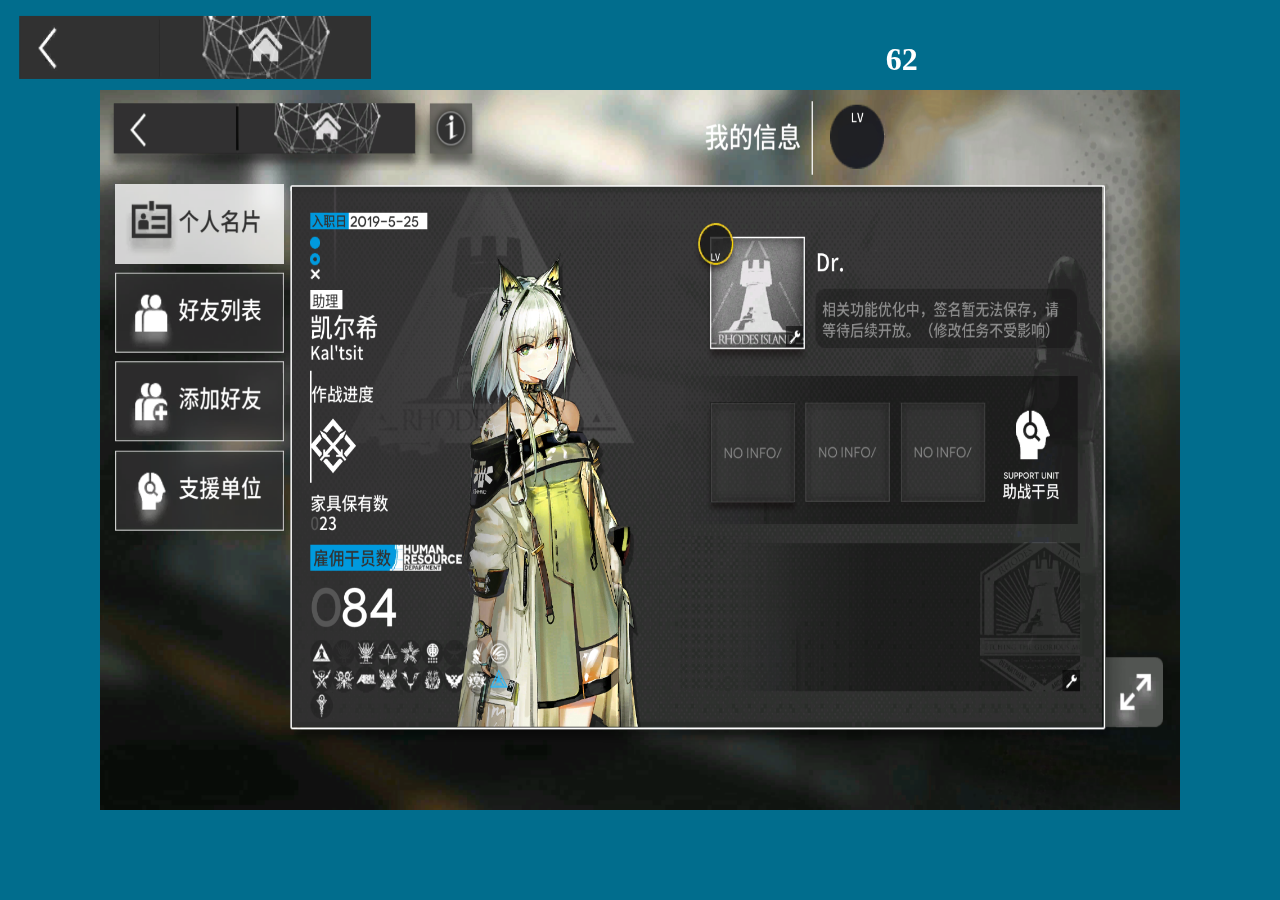
==== friend.html @ d55db19a "新增个人资料(未做完)" ====
<body>



<style>
    .personal {
        background: #016d8d url(./Screenshot_20210512-151252.png) no-repeat center center fixed;
			background-size: 1080px 720px ;
			position: fixed;
			top: 0;
			left: 0;
			width: 100%;
			height: 100%;
    }
    .level-top {
        transform: translateX(69.2%) translateY(25%);
    }
    .back {
        transform: translateX(1.5%) translateY(-135%);
    }
    .home {
        transform: translateX(12.5%) translateY(-235%);
    }
</style>
<div class="personal">
    
    <div class="level-top">
        <p style="font-size: 200%; color: white; font-weight: bold;">62</p>
    </div>
    <div class="back">
        <img width="11%" height="7%" src="./img/btn_back.png">
    </div>
    <div class="home">
        <img width="16.5%" height="7%" src="./img/btn_topmenu_home.png">
    </div>
</div


></body>
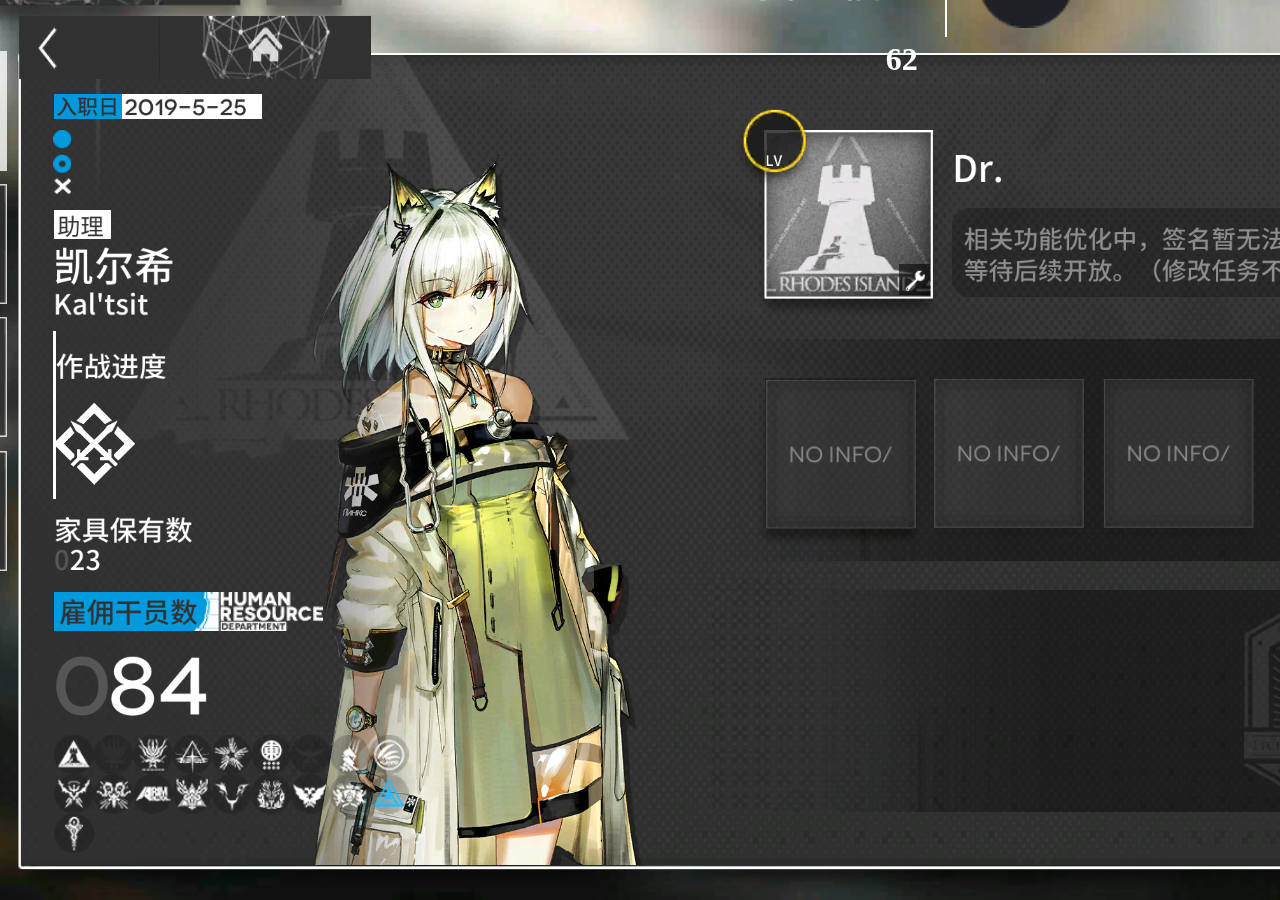
==== commit d3b9ea58: "新增语音轮播(需要点击右侧区域)" ====
--- a/friend.html
+++ b/friend.html
@@ -5,7 +5,7 @@
 <style>
     .personal {
         background: #016d8d url(./Screenshot_20210512-151252.png) no-repeat center center fixed;
-			background-size: 1080px 720px ;
+			background-size: 1920px 1080px ;
 			position: fixed;
 			top: 0;
 			left: 0;
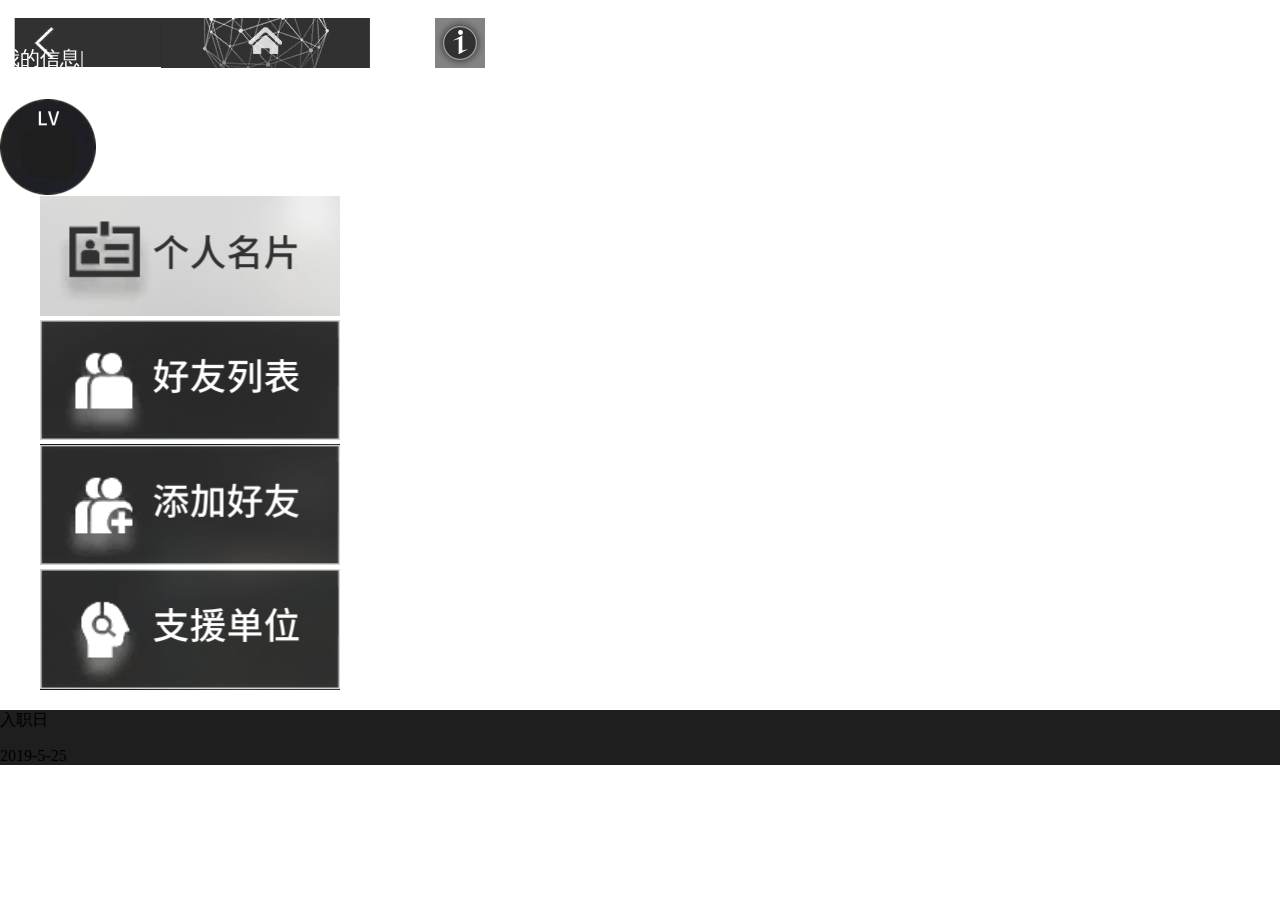
==== commit 38ff615a: "更新个人资料(未完成)" ====
--- a/friend.html
+++ b/friend.html
@@ -1,39 +1,127 @@
-<body>
+<style>
+	body{
+		color: white;
+	}
 
-
-
-<style>
-    .personal {
-        background: #016d8d url(./Screenshot_20210512-151252.png) no-repeat center center fixed;
-			background-size: 1920px 1080px ;
+    .friend {
+			background: url(.1/Screenshot_20210512-151252.png) no-repeat center center fixed;
+			background-size: 100% 100% ;
 			position: fixed;
 			top: 0;
 			left: 0;
 			width: 100%;
 			height: 100%;
-    }
-    .level-top {
-        transform: translateX(69.2%) translateY(25%);
-    }
-    .back {
-        transform: translateX(1.5%) translateY(-135%);
-    }
-    .home {
-        transform: translateX(12.5%) translateY(-235%);
-    }
+		}
+
+	.topui-left{
+		transform: translateY(20%);
+		width: 50%;
+		height: 10%;
+	}
+
+	.topui-left .button{
+		transform: translateY(10%);
+	}
+
+	.topui-left .button .black{
+		position: absolute;
+		transform: translateX(10%);
+	}
+
+	.topui-left .button .home{
+		position: absolute;
+
+		transform: translateX(77%);
+
+	}
+
+	.topui-left .button .tips{
+		position: absolute;
+
+	transform: translateX(870%);
+	}
+
+	.topui-right{
+		width: 50%;
+		height: 10%;
+		transform: translateY(-50%);
+		font-size: 20px;
+	}
+
+	.topui-right .aboutme{
+
+	}
+
+	.topui-right .aboutme{
+
+	}
+
+	.topui-right .aboutme .text{
+
+	}
+
+	.topui-right .aboutme .name{
+
+	}
+
+	.topui-right .aboutme .level{
+		
+	}
+
+	.topui-right .aboutme .level .img{
+
+	}
+
+	.topui-right .aboutme .level .text{
+
+	}
+
+	.maincard{
+		background: #016d8d url(./img/personal-data/ui.png) no-repeat center center fixed;
+	}
 </style>
-<div class="personal">
-    
-    <div class="level-top">
-        <p style="font-size: 200%; color: white; font-weight: bold;">62</p>
+<body>
+    <div class="friend">
+		<div class="topui-left">
+			<div class="button">
+				<div class="black">
+					<img src="./img/btn_back.png">
+				</div>
+				<div class="home">
+					<img src="./img/btn_topmenu_home.png">
+				</div>
+				<div class="tips">
+					<img src="./img/sprite_guidebook_icon.png">
+				</div>
+			</div>
+		</div>
+		<div class="topui-right"
+			<div class="aboutme">
+				<div class="text">我的信息|</div>
+				<div class="name">御坂10843号</div>
+				<div class="level">
+					<img class="img" src="./img/personal-data/ui_level.png">
+					<p class="text">64</p>
+				</div>
+			</div>
+			<div class="list">
+				<ul>
+					<li><img src="./img/personal-data/ui_personaldata.png"></li>
+					<li><img src="./img/personal-data/ui_friendlist.png"></li>
+					<li><img src="./img/personal-data/ui_addfriend.png"></li>
+					<li><img src="./img/personal-data/ui_zhiyuan.png"></li>
+				</ul>
+			</div>
+			<div class="maincard">
+				<div class="ruzhi">
+					<div class="text">
+						<p style="color: black;">入职日</p>
+					</div>
+					<div class="date">
+						<p style="color: black;">2019-5-25</p>
+					</div>
+				</div>
+			</div>
+		</div>
     </div>
-    <div class="back">
-        <img width="11%" height="7%" src="./img/btn_back.png">
-    </div>
-    <div class="home">
-        <img width="16.5%" height="7%" src="./img/btn_topmenu_home.png">
-    </div>
-</div
-
-
-></body>+</body>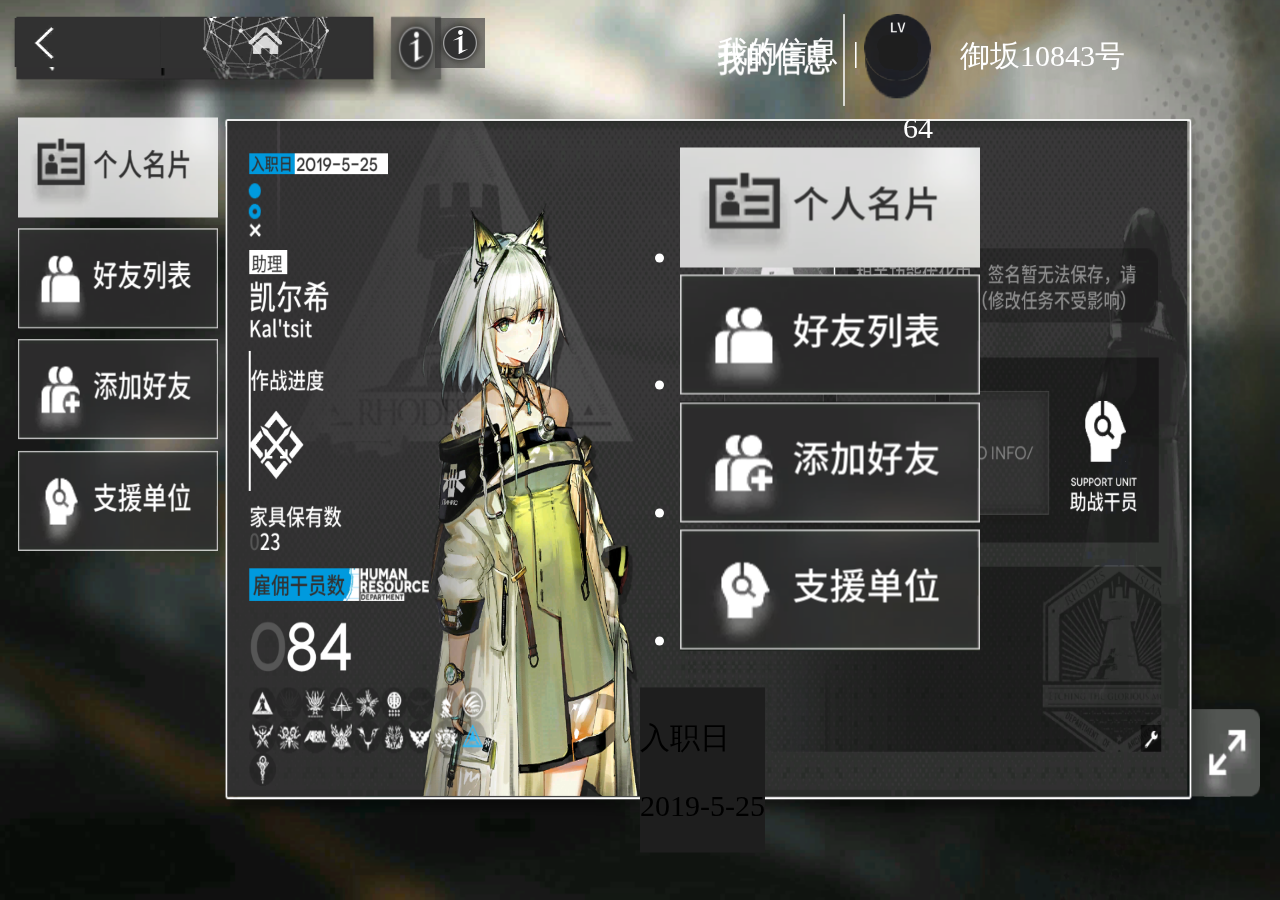
==== commit ff857b1c: "更新个人资料(未完成)" ====
--- a/friend.html
+++ b/friend.html
@@ -4,7 +4,7 @@
 	}
 
     .friend {
-			background: url(.1/Screenshot_20210512-151252.png) no-repeat center center fixed;
+			background: url(./Screenshot_20210512-151252.png) no-repeat center center fixed;
 			background-size: 100% 100% ;
 			position: fixed;
 			top: 0;
@@ -42,14 +42,12 @@
 	}
 
 	.topui-right{
+		left: 50%;
 		width: 50%;
 		height: 10%;
-		transform: translateY(-50%);
-		font-size: 20px;
-	}
-
-	.topui-right .aboutme{
-
+		transform: translateY(-65%);
+		font-size: 30px;
+		position: absolute;
 	}
 
 	.topui-right .aboutme{
@@ -57,19 +55,26 @@
 	}
 
 	.topui-right .aboutme .text{
-
+		transform: translateX(27%);
+		width: 45%;
+		height: auto;
+		position: absolute;
 	}
 
 	.topui-right .aboutme .name{
-
+		transform: translate(50%,10%);
+		top: 100%;
+		position: relative;
 	}
 
 	.topui-right .aboutme .level{
-		
+		transform: translate(70%,-130%);
+		width: 50%;
+		height: 50%;
 	}
 
 	.topui-right .aboutme .level .img{
-
+		width: 21%;
 	}
 
 	.topui-right .aboutme .level .text{
@@ -77,7 +82,8 @@
 	}
 
 	.maincard{
-		background: #016d8d url(./img/personal-data/ui.png) no-repeat center center fixed;
+		background:url(./img/personal-data/ui.png) no-repeat center center;
+		position: absolute;
 	}
 </style>
 <body>
@@ -95,9 +101,9 @@
 				</div>
 			</div>
 		</div>
-		<div class="topui-right"
+		<div class="topui-right">
 			<div class="aboutme">
-				<div class="text">我的信息|</div>
+				<div class="text">我的信息&nbsp;&nbsp;|</div>
 				<div class="name">御坂10843号</div>
 				<div class="level">
 					<img class="img" src="./img/personal-data/ui_level.png">
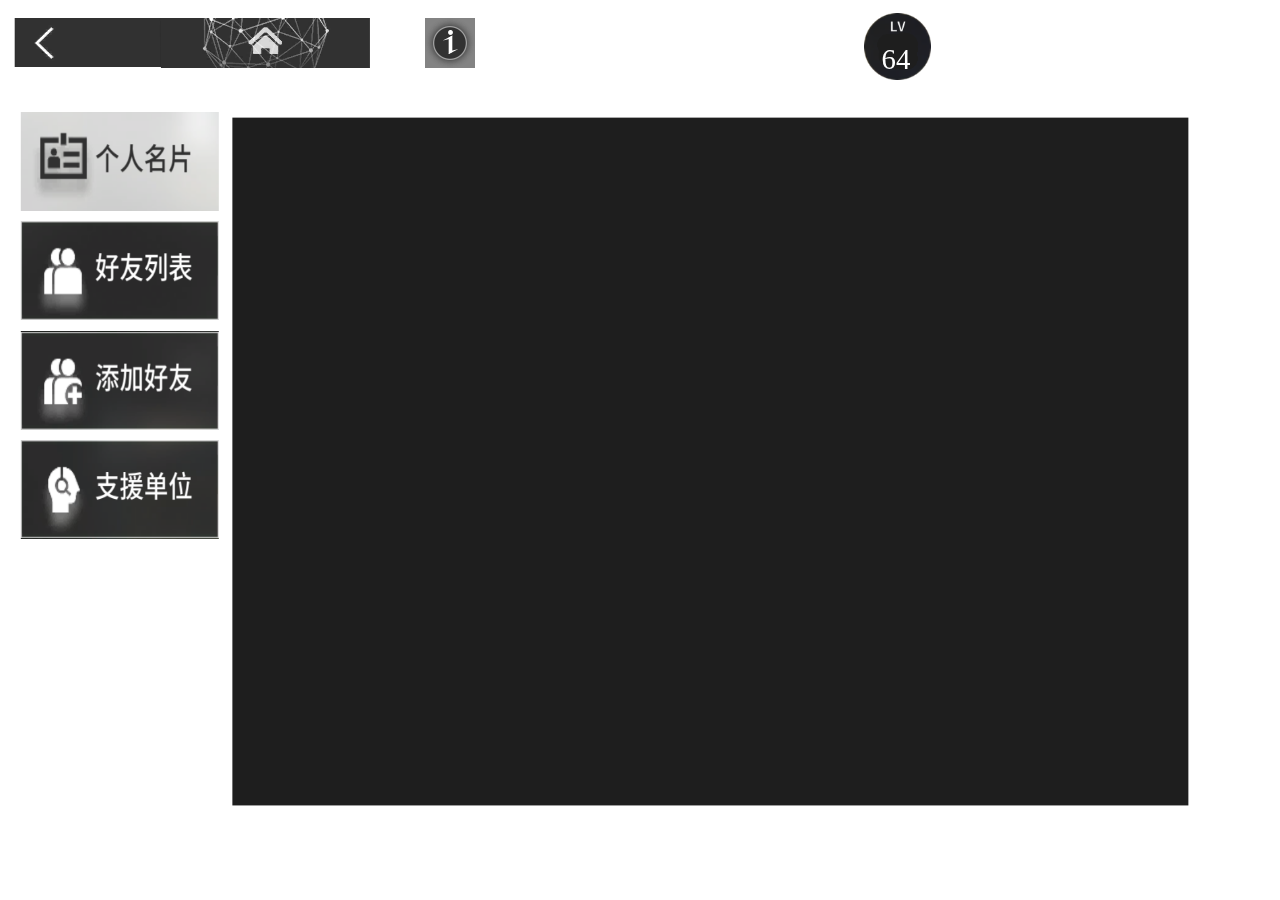
==== commit 8e364e67: "个人资料制作制作中" ====
--- a/friend.html
+++ b/friend.html
@@ -1,10 +1,13 @@
 <style>
-	body{
+	.friend{
 		color: white;
+		background: rgb(95, 194, 3);
 	}
-
+	ul,li{
+		list-style: none;
+	}
     .friend {
-			background: url(./Screenshot_20210512-151252.png) no-repeat center center fixed;
+			background: url(.1/Screenshot_20210512-151252.png) no-repeat center center fixed;
 			background-size: 100% 100% ;
 			position: fixed;
 			top: 0;
@@ -38,7 +41,7 @@
 	.topui-left .button .tips{
 		position: absolute;
 
-	transform: translateX(870%);
+	transform: translateX(850%);
 	}
 
 	.topui-right{
@@ -46,7 +49,7 @@
 		width: 50%;
 		height: 10%;
 		transform: translateY(-65%);
-		font-size: 30px;
+		font-size: 180%;
 		position: absolute;
 	}
 
@@ -75,15 +78,39 @@
 
 	.topui-right .aboutme .level .img{
 		width: 21%;
+		height: auto;
 	}
 
 	.topui-right .aboutme .level .text{
+		width: 10%;
+		height: auto;
+		transform: translate(55%,-200%);
+	}
+	
+	.centerui-left{
+		transform:translateX(-1.5%);
+	}
 
+	.centerui-left img{
+		margin-top:0.5%;
+		width: 16%;
+		height: 11%;
 	}
 
 	.maincard{
-		background:url(./img/personal-data/ui.png) no-repeat center center;
+		background-size: 100% 74%;
 		position: absolute;
+		transform: translateX(26%);
+		top: 2%;
+		width: 75%;
+		height: 154%;
+	}
+
+	.maincard .bgimg img{
+		transform: translate(-2%,14%);
+		z-index: -1;
+		width: 100%;
+		height: 50%;
 	}
 </style>
 <body>
@@ -110,6 +137,8 @@
 					<p class="text">64</p>
 				</div>
 			</div>
+		</div>
+		<div class="centerui-left">
 			<div class="list">
 				<ul>
 					<li><img src="./img/personal-data/ui_personaldata.png"></li>
@@ -118,14 +147,20 @@
 					<li><img src="./img/personal-data/ui_zhiyuan.png"></li>
 				</ul>
 			</div>
+		</div>
+		<div class="centerui-right">
 			<div class="maincard">
 				<div class="ruzhi">
+					<div class="bgimg">
+						<img src="/img/personal-data/ui.png">
+					</div>
 					<div class="text">
 						<p style="color: black;">入职日</p>
 					</div>
 					<div class="date">
 						<p style="color: black;">2019-5-25</p>
 					</div>
+					
 				</div>
 			</div>
 		</div>
